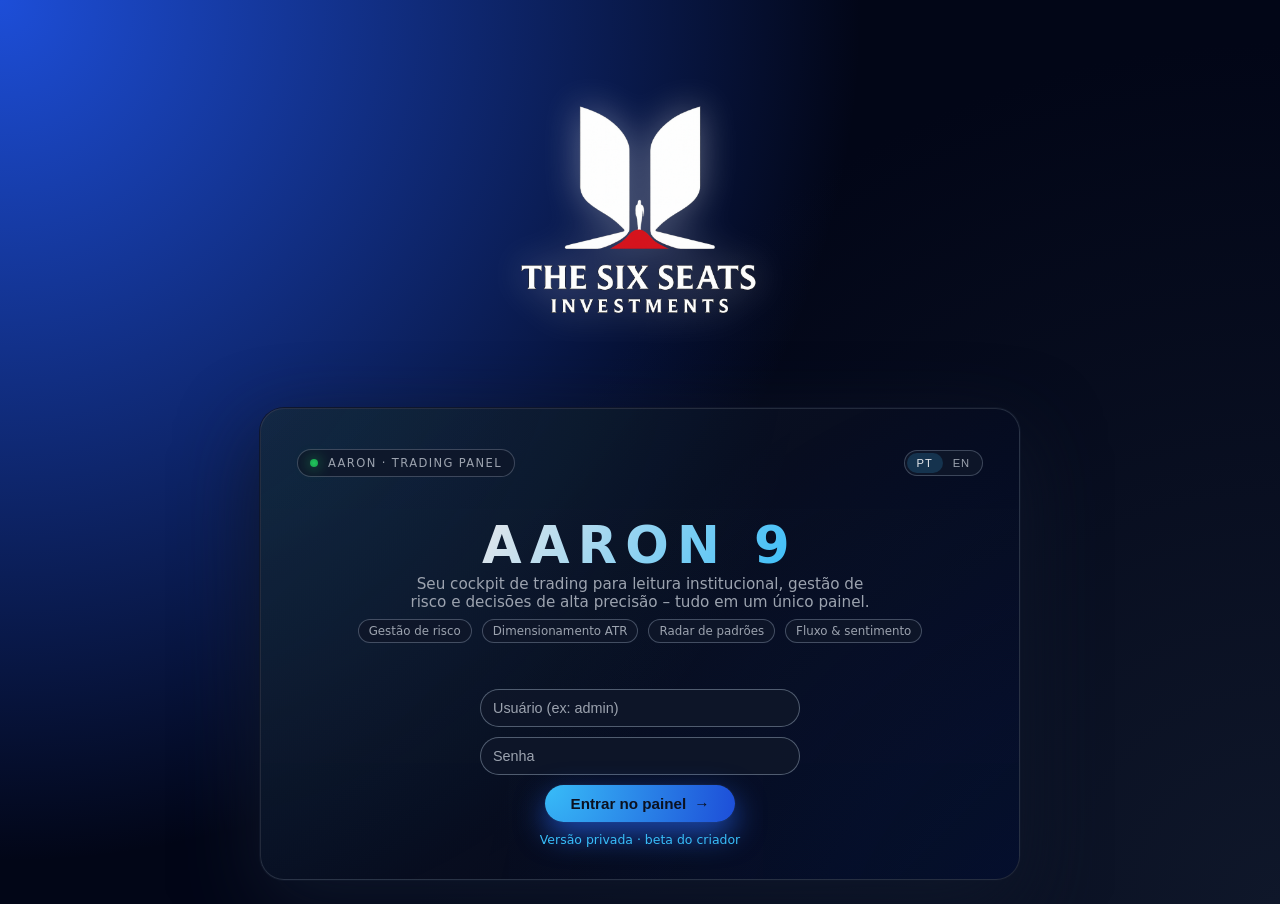
==== index.html @ c0d0ed1c "Update index.html" ====
<!DOCTYPE html>
<html lang="pt-BR">
<head>
  <meta charset="UTF-8" />
  <title>AARON 9 – Login</title>
  <meta name="viewport" content="width=device-width, initial-scale=1" />
  <style>
    :root {
      --bg-main: #020617;
      --bg-card: rgba(15, 23, 42, 0.96);
      --accent: #38bdf8;
      --accent-soft: rgba(56, 189, 248, 0.18);
      --text: #e5e7eb;
      --text-soft: #9ca3af;
      --radius-xl: 24px;
    }

    * {
      box-sizing: border-box;
      margin: 0;
      padding: 0;
    }

       body {
      min-height: 100vh;
      font-family: system-ui, -apple-system, BlinkMacSystemFont, "SF Pro Text",
        "Segoe UI", sans-serif;
      color: var(--text);
      background:
        radial-gradient(circle at top left, #1d4ed8 0, transparent 55%),
        radial-gradient(circle at bottom right, #0f172a 0, transparent 55%),
        var(--bg-main);
      display: flex;
      flex-direction: column;      /* logo em cima, painel embaixo */
      align-items: center;
      justify-content: center;
      padding: 56px 24px 24px;     /* reserva espaço pro logo */
    }


    /* ===== LOGO THE SIX SEATS NO TOPO ===== */
       .brand-header {
      display: flex;
      justify-content: center;
      align-items: center;
      margin-bottom: 32px;      /* espaço entre logo e painel */
      pointer-events: none;     /* não pega clique */
    }


    .brand-logo {
  max-width: 320px;   /* era 260px */
  width: 26vw;        /* era 22vw */
  height: auto;
  filter: drop-shadow(0 0 18px rgba(255, 255, 255, 0.35));
}


    .landing-shell {
      width: 100%;
      max-width: 760px;
      background: linear-gradient(
          135deg,
          rgba(15, 23, 42, 0.92),
          rgba(2, 6, 23, 0.98)
        );
      border-radius: var(--radius-xl);
      border: 1px solid rgba(148, 163, 184, 0.22);
      box-shadow:
        0 0 0 1px rgba(15, 23, 42, 0.9),
        0 28px 80px rgba(15, 23, 42, 0.95);
      padding: 40px 36px 32px;
      position: relative;
      overflow: hidden;
    }

    .landing-shell::before {
      content: "";
      position: absolute;
      inset: -120px;
      background:
        radial-gradient(circle at 0% 0%, rgba(56, 189, 248, 0.16), transparent 55%),
        radial-gradient(circle at 100% 100%, rgba(37, 99, 235, 0.16), transparent 55%);
      opacity: 0.9;
      pointer-events: none;
    }

    .landing-inner {
      position: relative;
      z-index: 1;
      display: flex;
      flex-direction: column;
      gap: 28px;
    }

    .top-row {
      display: flex;
      justify-content: space-between;
      align-items: center;
      gap: 16px;
    }

    .logo-mark {
      display: inline-flex;
      align-items: center;
      gap: 10px;
      padding: 6px 12px;
      border-radius: 999px;
      background: rgba(15, 23, 42, 0.85);
      border: 1px solid rgba(148, 163, 184, 0.35);
      font-size: 0.72rem;
      letter-spacing: 0.12em;
      text-transform: uppercase;
      color: var(--text-soft);
      width: fit-content;
    }

    .logo-dot {
      width: 8px;
      height: 8px;
      border-radius: 999px;
      background: radial-gradient(circle, #22c55e, #16a34a);
      box-shadow: 0 0 14px rgba(34, 197, 94, 0.9);
    }

    .lang-toggle {
      display: inline-flex;
      padding: 2px;
      border-radius: 999px;
      background: rgba(15, 23, 42, 0.9);
      border: 1px solid rgba(148, 163, 184, 0.35);
    }

    .lang-btn {
      border: none;
      background: transparent;
      color: var(--text-soft);
      font-size: 0.7rem;
      padding: 4px 10px;
      border-radius: 999px;
      cursor: pointer;
      letter-spacing: 0.08em;
      text-transform: uppercase;
    }

    .lang-btn.active {
      background: var(--accent-soft);
      color: #e5e7eb;
    }

    .brand-main {
      font-size: clamp(2.6rem, 4vw, 3.2rem);
      font-weight: 700;
      letter-spacing: 0.16em;
      text-transform: uppercase;
      text-align: center;
      margin-top: 10px;
    }

    .brand-main span {
      background: linear-gradient(120deg, #e5e7eb, #38bdf8);
      -webkit-background-clip: text;
      background-clip: text;
      color: transparent;
    }

    .brand-subtitle {
      font-size: 0.95rem;
      color: var(--text-soft);
      text-align: center;
      max-width: 480px;
      margin: 0 auto;
    }

    .pill-row {
      display: flex;
      flex-wrap: wrap;
      gap: 10px;
      justify-content: center;
      margin-top: 8px;
    }

    .pill {
      font-size: 0.74rem;
      padding: 4px 10px;
      border-radius: 999px;
      border: 1px solid rgba(148, 163, 184, 0.4);
      background: rgba(15, 23, 42, 0.9);
      color: var(--text-soft);
    }

    .actions-row {
      display: flex;
      flex-direction: column;
      align-items: center;
      gap: 10px;
      margin-top: 18px;
    }

    .login-form {
      display: flex;
      flex-direction: column;
      align-items: center;
      gap: 10px;
      width: 100%;
      max-width: 320px;
    }

    .input-field {
      width: 100%;
      padding: 10px 12px;
      border-radius: 999px;
      border: 1px solid rgba(148, 163, 184, 0.5);
      background: rgba(15, 23, 42, 0.9);
      color: var(--text);
      font-size: 0.9rem;
      outline: none;
    }

    .input-field::placeholder {
      color: var(--text-soft);
    }

    .input-field:focus {
      border-color: var(--accent);
      box-shadow: 0 0 0 1px rgba(56, 189, 248, 0.4);
    }

    .btn-primary {
      padding: 10px 26px;
      border-radius: 999px;
      border: none;
      background: radial-gradient(circle at top left, #38bdf8, #1d4ed8);
      color: #0b1120;
      font-weight: 600;
      font-size: 0.95rem;
      cursor: pointer;
      display: inline-flex;
      align-items: center;
      gap: 8px;
      box-shadow:
        0 12px 30px rgba(37, 99, 235, 0.7),
        0 0 0 1px rgba(15, 23, 42, 0.9);
      transition: transform 0.12s ease-out, box-shadow 0.12s ease-out,
        filter 0.12s ease-out;
    }

    .btn-primary:hover {
      transform: translateY(-1px);
      filter: brightness(1.05);
      box-shadow:
        0 16px 40px rgba(37, 99, 235, 0.8),
        0 0 0 1px rgba(15, 23, 42, 0.9);
    }

    .btn-primary:active {
      transform: translateY(0);
      box-shadow:
        0 8px 22px rgba(15, 23, 42, 0.95),
        0 0 0 1px rgba(15, 23, 42, 0.9);
    }

    .btn-secondary {
      font-size: 0.78rem;
      color: var(--text-soft);
    }

    .btn-secondary span {
      color: var(--accent);
      font-weight: 500;
    }

    .footer-note {
      font-size: 0.7rem;
      text-align: center;
      color: var(--text-soft);
      opacity: 0.78;
      margin-top: 10px;
    }

       @media (max-width: 640px) {
      .landing-shell {
        padding: 28px 20px 22px;
      }

      .top-row {
        flex-direction: row;
        justify-content: space-between;
      }

      /* não precisamos mais mexer em top aqui */
    }

  </style>
</head>
<body>
  <!-- LOGO THE SIX SEATS INVESTMENTS -->
  <header class="brand-header">
    <img
      src="six-seats-logo.png"
      alt="The Six Seats Investments"
      class="brand-logo"
    />
  </header>

  <div class="landing-shell">
    <div class="landing-inner">
      <div class="top-row">
        <div class="logo-mark">
          <span class="logo-dot"></span>
          <span>AARON · TRADING PANEL</span>
        </div>

        <div class="lang-toggle">
          <button
            type="button"
            class="lang-btn active"
            data-lang="pt"
            onclick="setLanguage('pt')"
          >
            PT
          </button>
          <button
            type="button"
            class="lang-btn"
            data-lang="en"
            onclick="setLanguage('en')"
          >
            EN
          </button>
        </div>
      </div>

      <div>
        <div class="brand-main">
          <span>AARON&nbsp;9</span>
        </div>
        <p id="brandSubtitle" class="brand-subtitle">
          Seu cockpit de trading para leitura institucional, gestão de risco
          e decisões de alta precisão – tudo em um único painel.
        </p>

        <div class="pill-row">
          <div class="pill">Gestão de risco</div>
          <div class="pill">Dimensionamento ATR</div>
          <div class="pill">Radar de padrões</div>
          <div class="pill">Fluxo &amp; sentimento</div>
        </div>
      </div>

      <div class="actions-row">
        <form id="loginForm" class="login-form" onsubmit="handleLogin(event)">
          <input
            id="username"
            class="input-field"
            type="text"
            placeholder="Usuário (ex: admin)"
            autocomplete="username"
            required
          />
          <input
            id="password"
            class="input-field"
            type="password"
            placeholder="Senha"
            autocomplete="current-password"
            required
          />

          <button type="submit" class="btn-primary">
            <span id="loginButtonLabel">Entrar no painel</span>
            <span>→</span>
          </button>
        </form>

        <div class="btn-secondary">
          <span id="privateTextMain">Versão privada · </span>
          <span id="privateTextTag">beta do criador</span>
        </div>
      </div>
    </div>
  </div>

  <script>
    // ===== LOGIN (Admin / Aaron10) =====
    const USERS = [
      {
        username: 'admin',
        password: 'Aaron10',
        redirect: 'panel.html', // mude se quiser outro painel
      },
    ];

    let currentLang = 'pt';

    const translations = {
      pt: {
        subtitle:
          'Seu cockpit de trading para leitura institucional, gestão de risco e decisões de alta precisão – tudo em um único painel.',
        usernamePlaceholder: 'Usuário (ex: admin)',
        passwordPlaceholder: 'Senha',
        loginButton: 'Entrar no painel',
        privateMain: 'Versão privada · ',
        privateTag: 'beta do criador',
        pills: [
          'Gestão de risco',
          'Dimensionamento ATR',
          'Radar de padrões',
          'Fluxo & sentimento',
        ],
        invalidLogin: 'Usuário ou senha inválidos.',
      },
      en: {
        subtitle:
          'Your trading cockpit for institutional reading, risk management and high-precision decisions – all in a single panel.',
        usernamePlaceholder: 'User (e.g. admin)',
        passwordPlaceholder: 'Password',
        loginButton: 'Enter panel',
        privateMain: 'Private version · ',
        privateTag: "creator's beta",
        pills: [
          'Risk management',
          'ATR sizing',
          'Pattern radar',
          'Flow & sentiment',
        ],
        invalidLogin: 'Invalid username or password.',
      },
    };

    function applyLanguage(lang) {
      const t = translations[lang] || translations.pt;
      currentLang = lang;

      // <html lang="...">
      document.documentElement.lang = lang === 'pt' ? 'pt-BR' : 'en';

      // Textos principais
      const subtitleEl = document.getElementById('brandSubtitle');
      if (subtitleEl) subtitleEl.textContent = t.subtitle;

      const usernameEl = document.getElementById('username');
      const passwordEl = document.getElementById('password');
      if (usernameEl) usernameEl.placeholder = t.usernamePlaceholder;
      if (passwordEl) passwordEl.placeholder = t.passwordPlaceholder;

      const loginBtnLabel = document.getElementById('loginButtonLabel');
      if (loginBtnLabel) loginBtnLabel.textContent = t.loginButton;

      const privateMain = document.getElementById('privateTextMain');
      const privateTag = document.getElementById('privateTextTag');
      if (privateMain) privateMain.textContent = t.privateMain;
      if (privateTag) privateTag.textContent = t.privateTag;

      // Pills
      const pillEls = document.querySelectorAll('.pill-row .pill');
      pillEls.forEach((el, idx) => {
        if (t.pills[idx]) el.textContent = t.pills[idx];
      });

      // Estado visual dos botões PT/EN
      const langButtons = document.querySelectorAll('.lang-btn');
      langButtons.forEach((btn) => {
        btn.classList.toggle('active', btn.dataset.lang === lang);
      });
    }

    function setLanguage(lang) {
      applyLanguage(lang);
    }

    function handleLogin(event) {
      event.preventDefault();

      const username = document.getElementById('username').value.trim();
      const password = document.getElementById('password').value;

      const found = USERS.find(
        (u) =>
          u.username.toLowerCase() === username.toLowerCase() &&
          u.password === password
      );

      if (!found) {
        alert(translations[currentLang].invalidLogin);
        return;
      }

      // Redireciona de acordo com o usuário
      window.location.href = found.redirect;
    }

    document.addEventListener('DOMContentLoaded', function () {
      applyLanguage(currentLang);
    });
  </script>
</body>
</html>
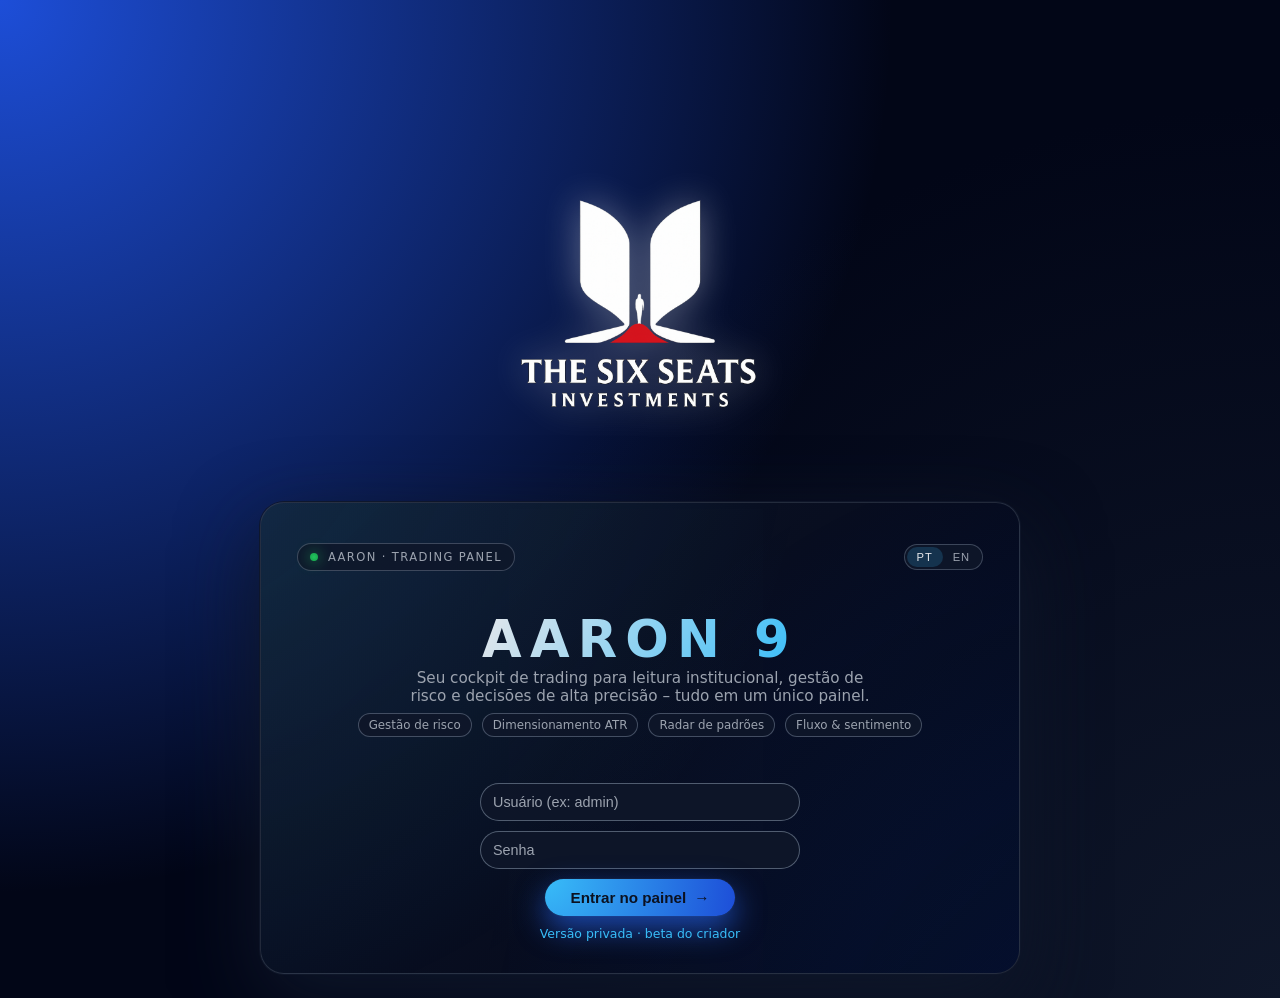
==== commit 1a260c78: "Update index.html" ====
--- a/index.html
+++ b/index.html
@@ -34,7 +34,7 @@
       flex-direction: column;      /* logo em cima, painel embaixo */
       align-items: center;
       justify-content: center;
-      padding: 56px 24px 24px;     /* reserva espaço pro logo */
+      padding: 150px 24px 24px;     /* reserva espaço pro logo */
     }
 
 
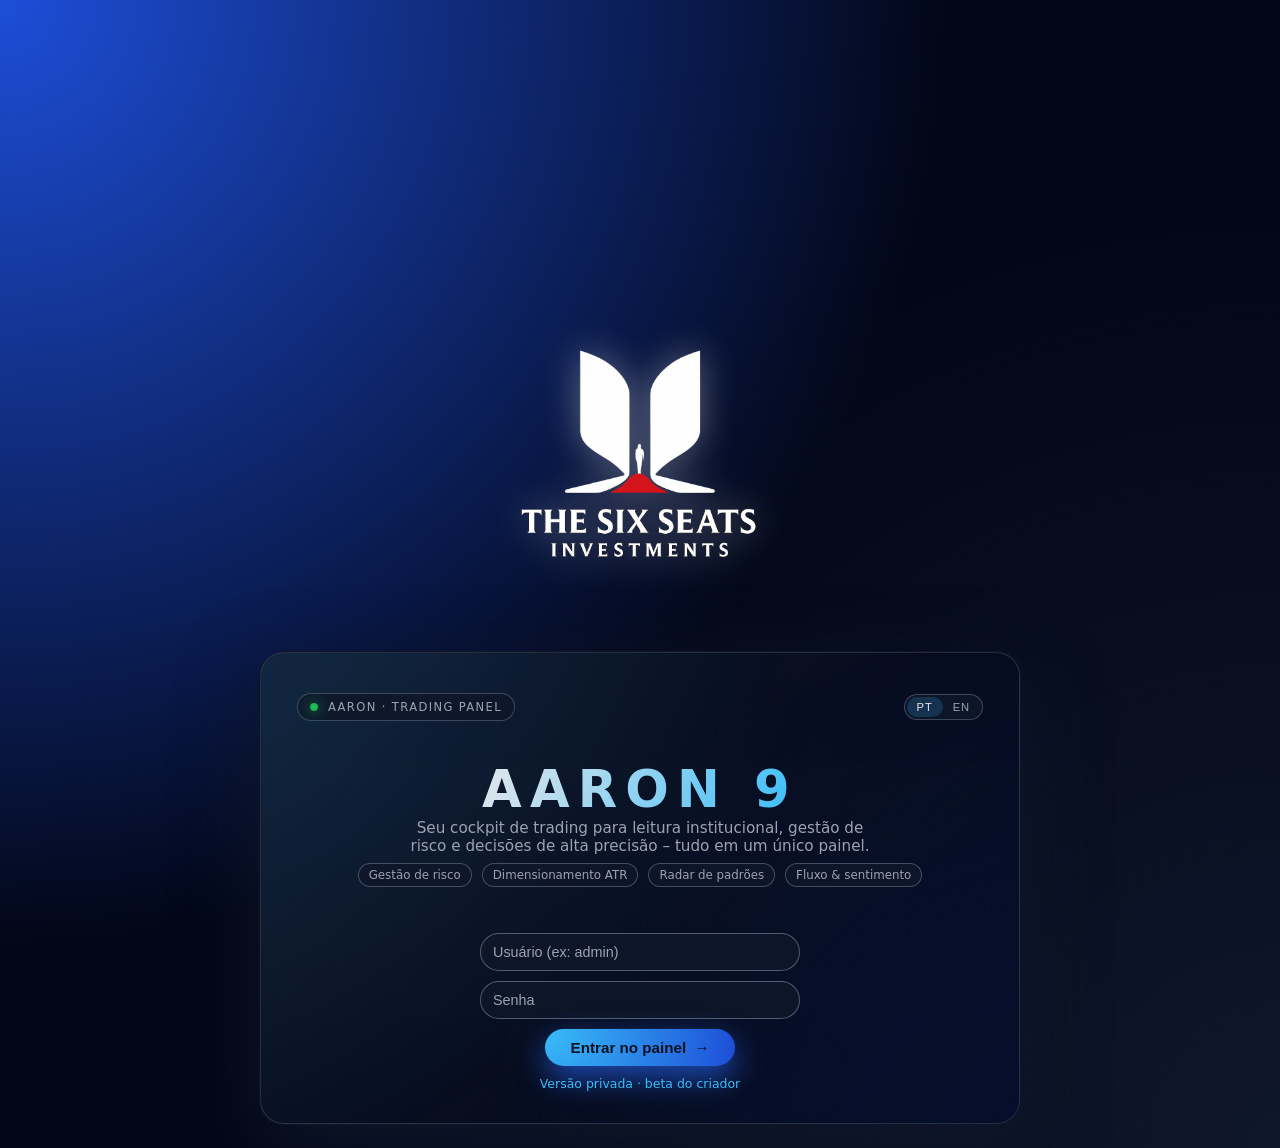
==== commit 56199cf0: "Update index.html" ====
--- a/index.html
+++ b/index.html
@@ -34,7 +34,7 @@
       flex-direction: column;      /* logo em cima, painel embaixo */
       align-items: center;
       justify-content: center;
-      padding: 150px 24px 24px;     /* reserva espaço pro logo */
+      padding: 300px 24px 24px;     /* reserva espaço pro logo */
     }
 
 
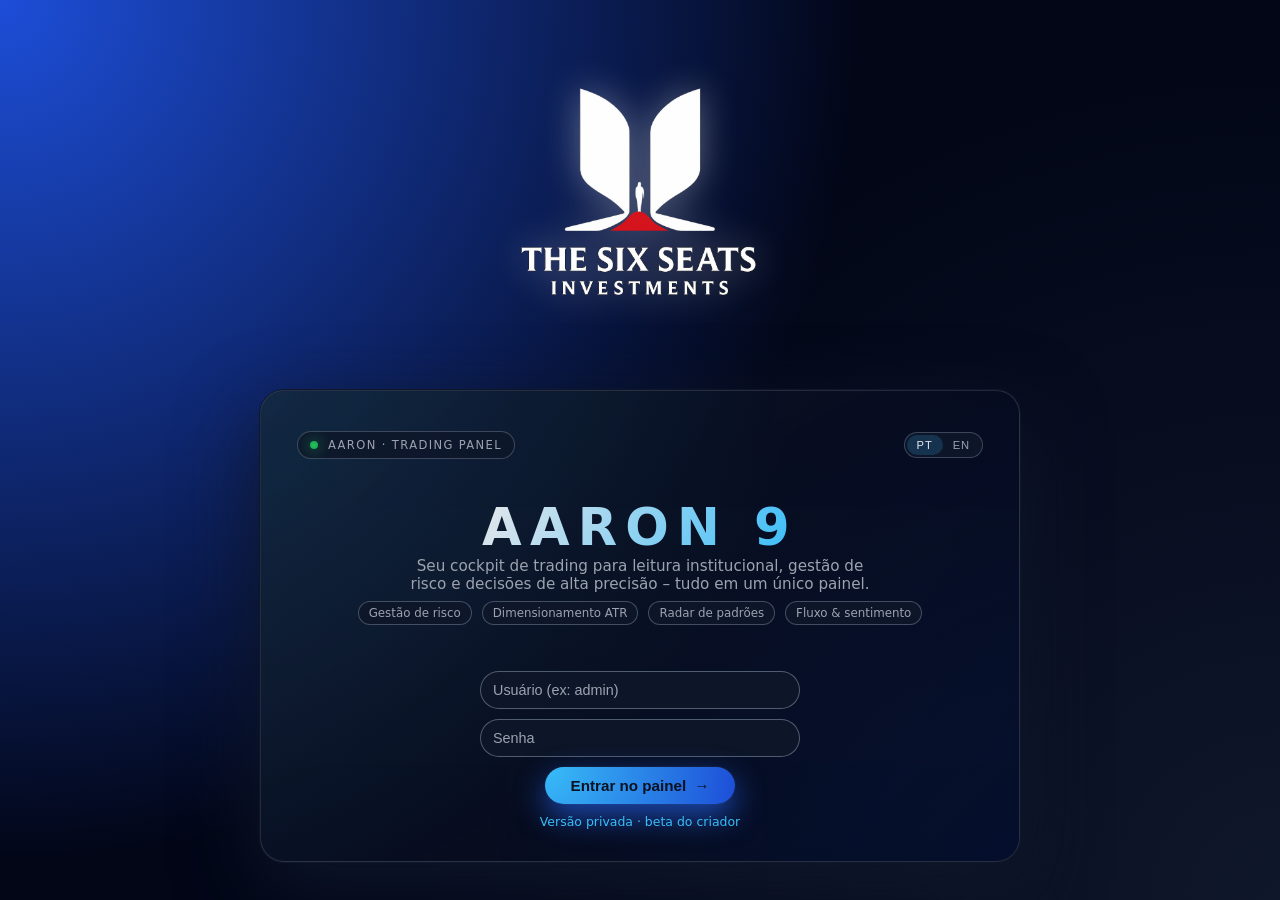
==== commit 5986fdfc: "Update index.html" ====
--- a/index.html
+++ b/index.html
@@ -34,7 +34,7 @@
       flex-direction: column;      /* logo em cima, painel embaixo */
       align-items: center;
       justify-content: center;
-      padding: 300px 24px 24px;     /* reserva espaço pro logo */
+      padding: 24px 24px 24px;     /* reserva espaço pro logo */
     }
 
 
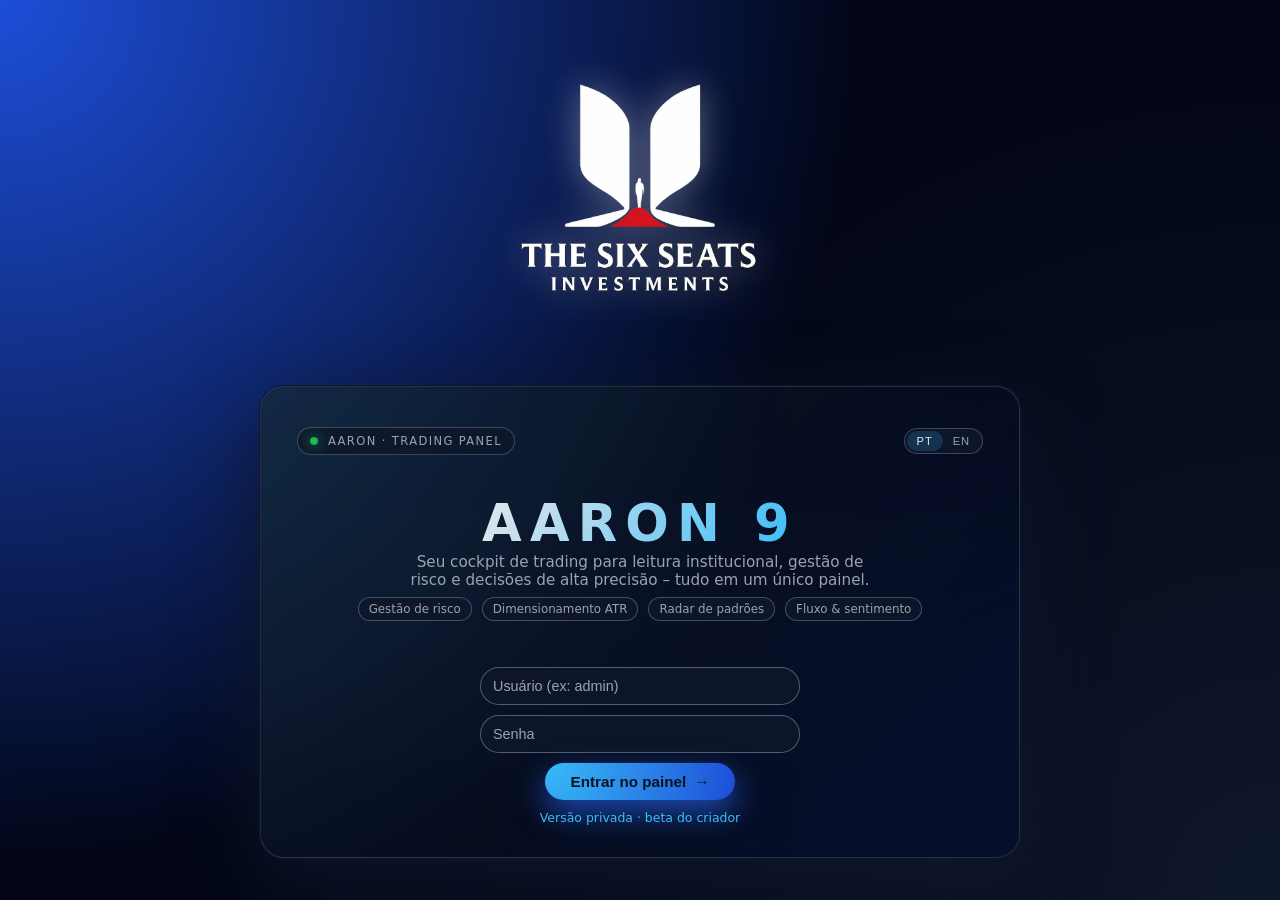
==== commit b4e61ba6: "Update index.html" ====
--- a/index.html
+++ b/index.html
@@ -34,7 +34,7 @@
       flex-direction: column;      /* logo em cima, painel embaixo */
       align-items: center;
       justify-content: center;
-      padding: 24px 24px 24px;     /* reserva espaço pro logo */
+      padding: 15px 24px 24px;     /* reserva espaço pro logo */
     }
 
 
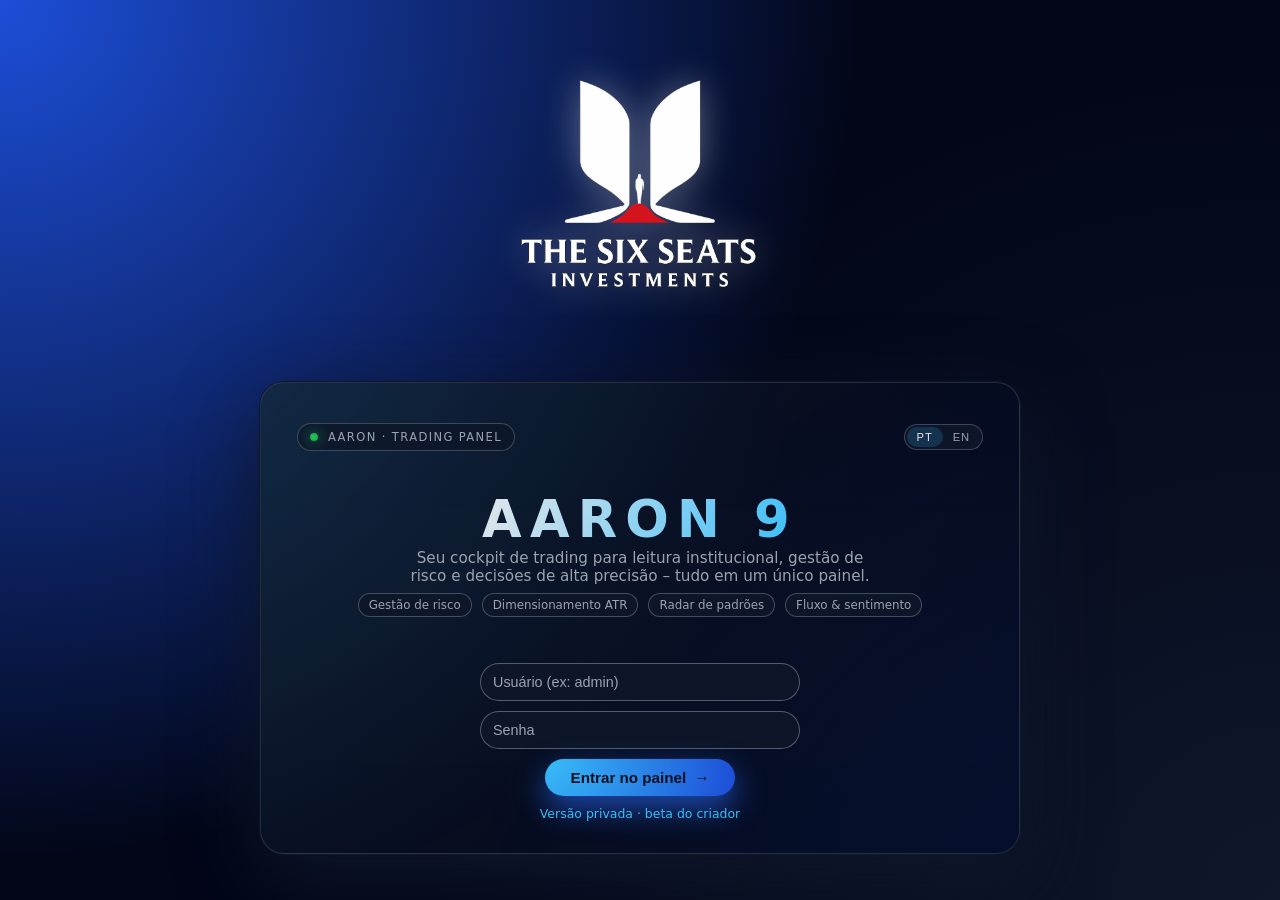
==== commit 7f5a44fa: "Update index.html" ====
--- a/index.html
+++ b/index.html
@@ -34,7 +34,7 @@
       flex-direction: column;      /* logo em cima, painel embaixo */
       align-items: center;
       justify-content: center;
-      padding: 15px 24px 24px;     /* reserva espaço pro logo */
+      padding: 7px 24px 24px;     /* reserva espaço pro logo */
     }
 
 
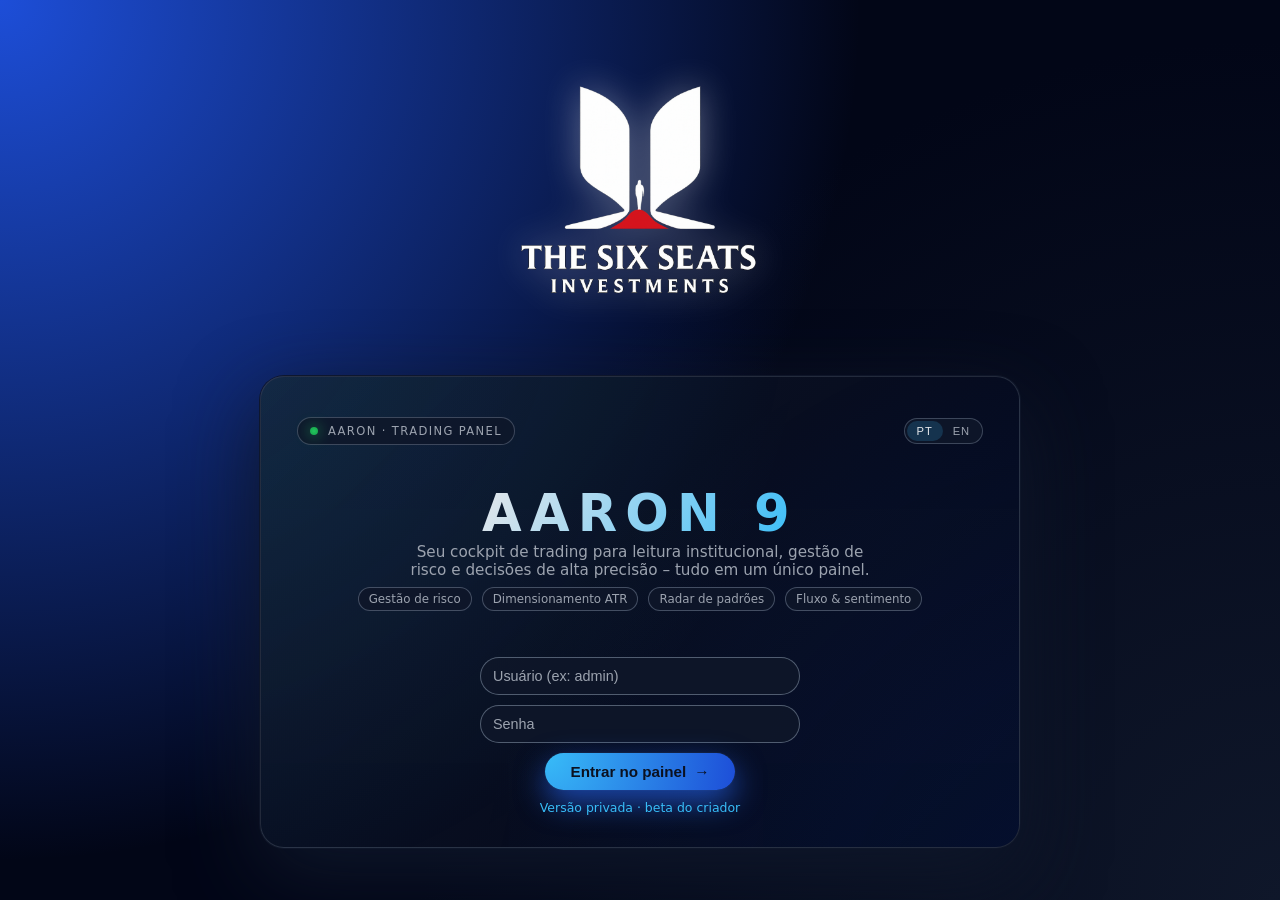
==== commit 9a8791f3: "Update index.html" ====
--- a/index.html
+++ b/index.html
@@ -43,7 +43,7 @@
       display: flex;
       justify-content: center;
       align-items: center;
-      margin-bottom: 32px;      /* espaço entre logo e painel */
+      margin-bottom: 20px;      /* espaço entre logo e painel */
       pointer-events: none;     /* não pega clique */
     }
 
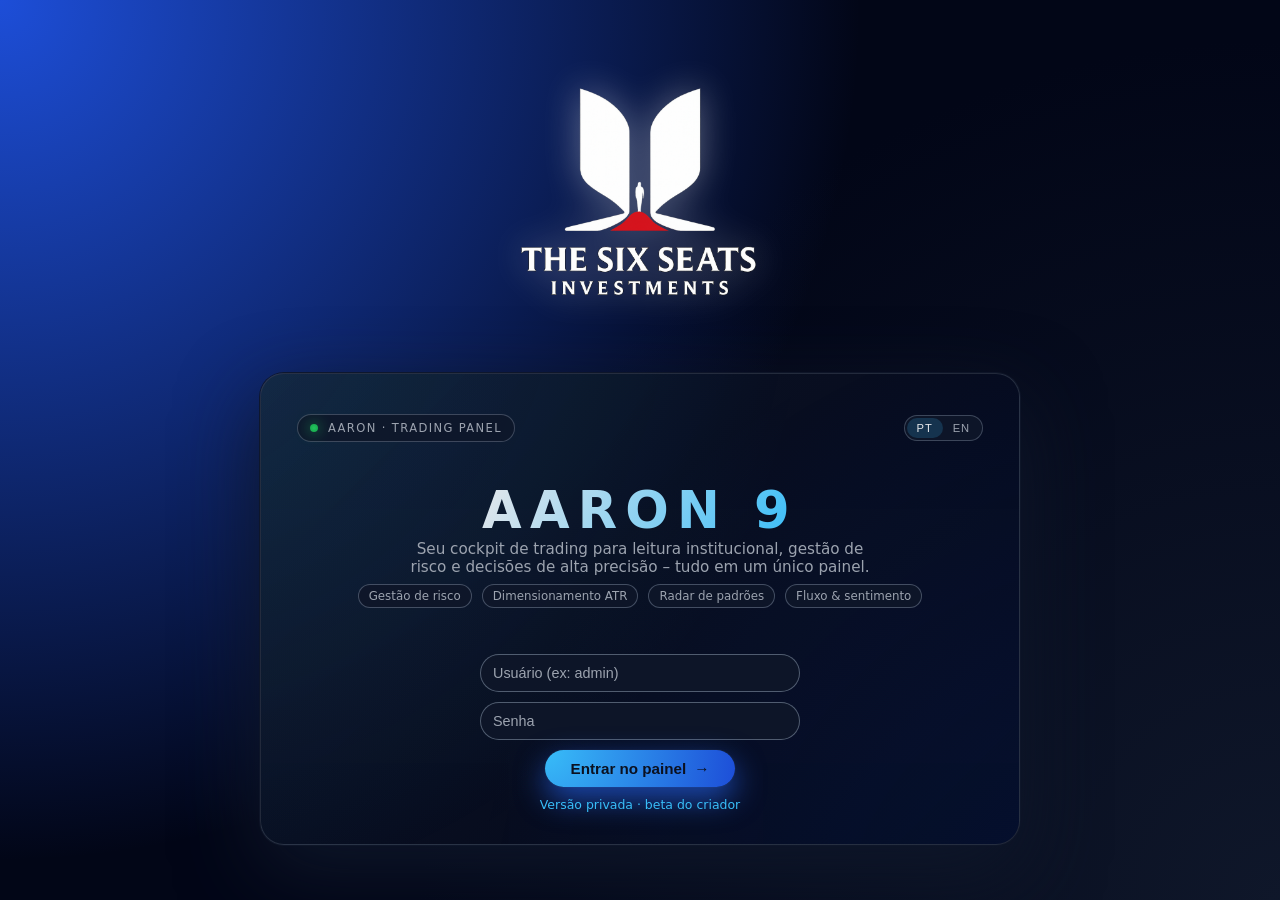
==== commit a33b9ebb: "Update index.html" ====
--- a/index.html
+++ b/index.html
@@ -43,7 +43,7 @@
       display: flex;
       justify-content: center;
       align-items: center;
-      margin-bottom: 20px;      /* espaço entre logo e painel */
+      margin-bottom: 15px;      /* espaço entre logo e painel */
       pointer-events: none;     /* não pega clique */
     }
 
